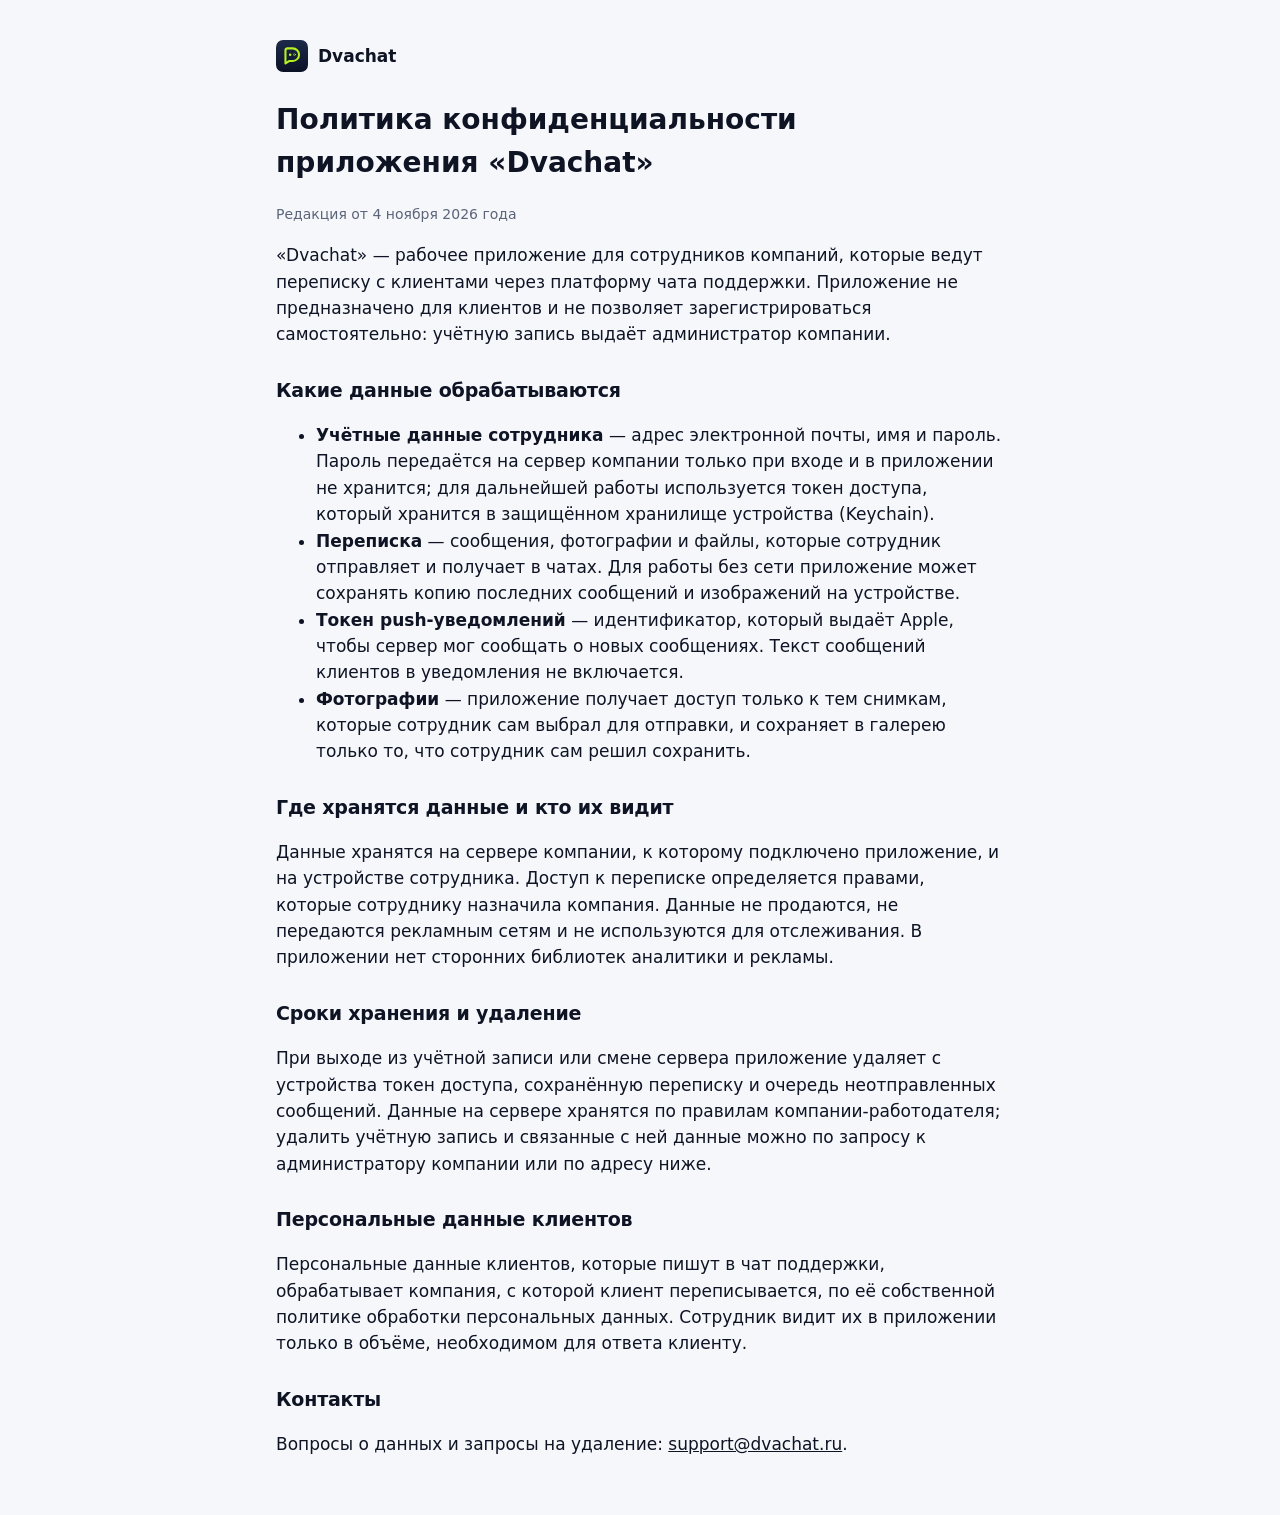
==== privacy/index.html @ dcf256ee "Сайт Dvachat: главная и политика конфиденциальности Co-Authored-By: Claude Opus 5.5 <noreply@anthrop" ====
<!doctype html>
<html lang="ru">
<head>
<meta charset="utf-8">
<meta name="viewport" content="width=device-width, initial-scale=1">
<title>Политика конфиденциальности — Dvachat</title>
<link rel="icon" href="/icon.svg" type="image/svg+xml">
<link rel="stylesheet" href="/style.css">
</head>
<body>
<main class="wrap doc">
<a class="back" href="/"><img src="/icon.svg" alt="">Dvachat</a>
<h1>Политика конфиденциальности приложения «Dvachat»</h1>
<p class="meta">Редакция от 4 ноября 2026 года</p>

<p>«Dvachat» — рабочее приложение для сотрудников компаний, которые ведут переписку с клиентами через
платформу чата поддержки. Приложение не предназначено для клиентов и не позволяет зарегистрироваться
самостоятельно: учётную запись выдаёт администратор компании.</p>

<h2>Какие данные обрабатываются</h2>
<ul>
    <li><b>Учётные данные сотрудника</b> — адрес электронной почты, имя и пароль. Пароль передаётся на сервер
        компании только при входе и в приложении не хранится; для дальнейшей работы используется токен доступа,
        который хранится в защищённом хранилище устройства (Keychain).</li>
    <li><b>Переписка</b> — сообщения, фотографии и файлы, которые сотрудник отправляет и получает в чатах.
        Для работы без сети приложение может сохранять копию последних сообщений и изображений на устройстве.</li>
    <li><b>Токен push-уведомлений</b> — идентификатор, который выдаёт Apple, чтобы сервер мог сообщать о новых
        сообщениях. Текст сообщений клиентов в уведомления не включается.</li>
    <li><b>Фотографии</b> — приложение получает доступ только к тем снимкам, которые сотрудник сам выбрал для
        отправки, и сохраняет в галерею только то, что сотрудник сам решил сохранить.</li>
</ul>

<h2>Где хранятся данные и кто их видит</h2>
<p>Данные хранятся на сервере компании, к которому подключено приложение, и на устройстве сотрудника.
Доступ к переписке определяется правами, которые сотруднику назначила компания. Данные не продаются,
не передаются рекламным сетям и не используются для отслеживания. В приложении нет сторонних библиотек
аналитики и рекламы.</p>

<h2>Сроки хранения и удаление</h2>
<p>При выходе из учётной записи или смене сервера приложение удаляет с устройства токен доступа, сохранённую
переписку и очередь неотправленных сообщений. Данные на сервере хранятся по правилам компании-работодателя;
удалить учётную запись и связанные с ней данные можно по запросу к администратору компании или по адресу ниже.</p>

<h2>Персональные данные клиентов</h2>
<p>Персональные данные клиентов, которые пишут в чат поддержки, обрабатывает компания, с которой клиент
переписывается, по её собственной политике обработки персональных данных. Сотрудник видит их в приложении
только в объёме, необходимом для ответа клиенту.</p>

<h2>Контакты</h2>
<p>Вопросы о данных и запросы на удаление: <a href="mailto:support@dvachat.ru">support@dvachat.ru</a>.</p>
</main>
</body>
</html>
---- style.css ----
:root { --navy: #0B1226; --navy2: #1E2A4A; --lime: #B6F221; --text: #0E1424; --muted: #5B6478; --bg: #F6F7FB; --card: #FFFFFF; --line: #E3E6EE; }
@media (prefers-color-scheme: dark) { :root { --text: #EEF1F7; --muted: #9AA3B5; --bg: #0B1226; --card: #141C33; --line: #232D4A; } }
* { box-sizing: border-box; }
body { margin: 0; font: 17px/1.55 system-ui, -apple-system, "Segoe UI", Roboto, sans-serif; color: var(--text); background: var(--bg); }
a { color: inherit; }
.wrap { max-width: 960px; margin: 0 auto; padding: 0 16px; }
header.hero { background: linear-gradient(180deg, var(--navy2), var(--navy)); color: #fff; padding: 72px 0 80px; text-align: center; }
.hero img { width: 112px; height: 112px; }
.hero h1 { font-size: clamp(36px, 7vw, 56px); margin: 20px 0 8px; letter-spacing: -0.02em; }
.hero p { font-size: 20px; color: #C9D1E4; max-width: 620px; margin: 0 auto; }
.hero .cta { display: inline-block; margin-top: 28px; padding: 14px 26px; border-radius: 999px; background: var(--lime); color: var(--navy); font-weight: 700; text-decoration: none; }
section { padding: 56px 0; }
h2 { font-size: 28px; margin: 0 0 24px; letter-spacing: -0.01em; }
.grid { display: grid; grid-template-columns: repeat(auto-fit, minmax(240px, 1fr)); gap: 16px; }
.card { background: var(--card); border: 1px solid var(--line); border-radius: 18px; padding: 22px; }
.card h3 { margin: 0 0 6px; font-size: 18px; }
.card p { margin: 0; color: var(--muted); }
footer { border-top: 1px solid var(--line); padding: 28px 0; color: var(--muted); font-size: 15px; }
footer .wrap { display: flex; flex-wrap: wrap; gap: 8px 24px; justify-content: space-between; }
.doc { max-width: 760px; padding-top: 40px; padding-bottom: 40px; }
.doc h1 { font-size: 28px; } .doc h2 { font-size: 19px; margin: 28px 0 8px; }
.meta { color: var(--muted); font-size: 14px; }
.back { display: inline-flex; align-items: center; gap: 10px; text-decoration: none; font-weight: 600; }
.back img { width: 32px; height: 32px; }
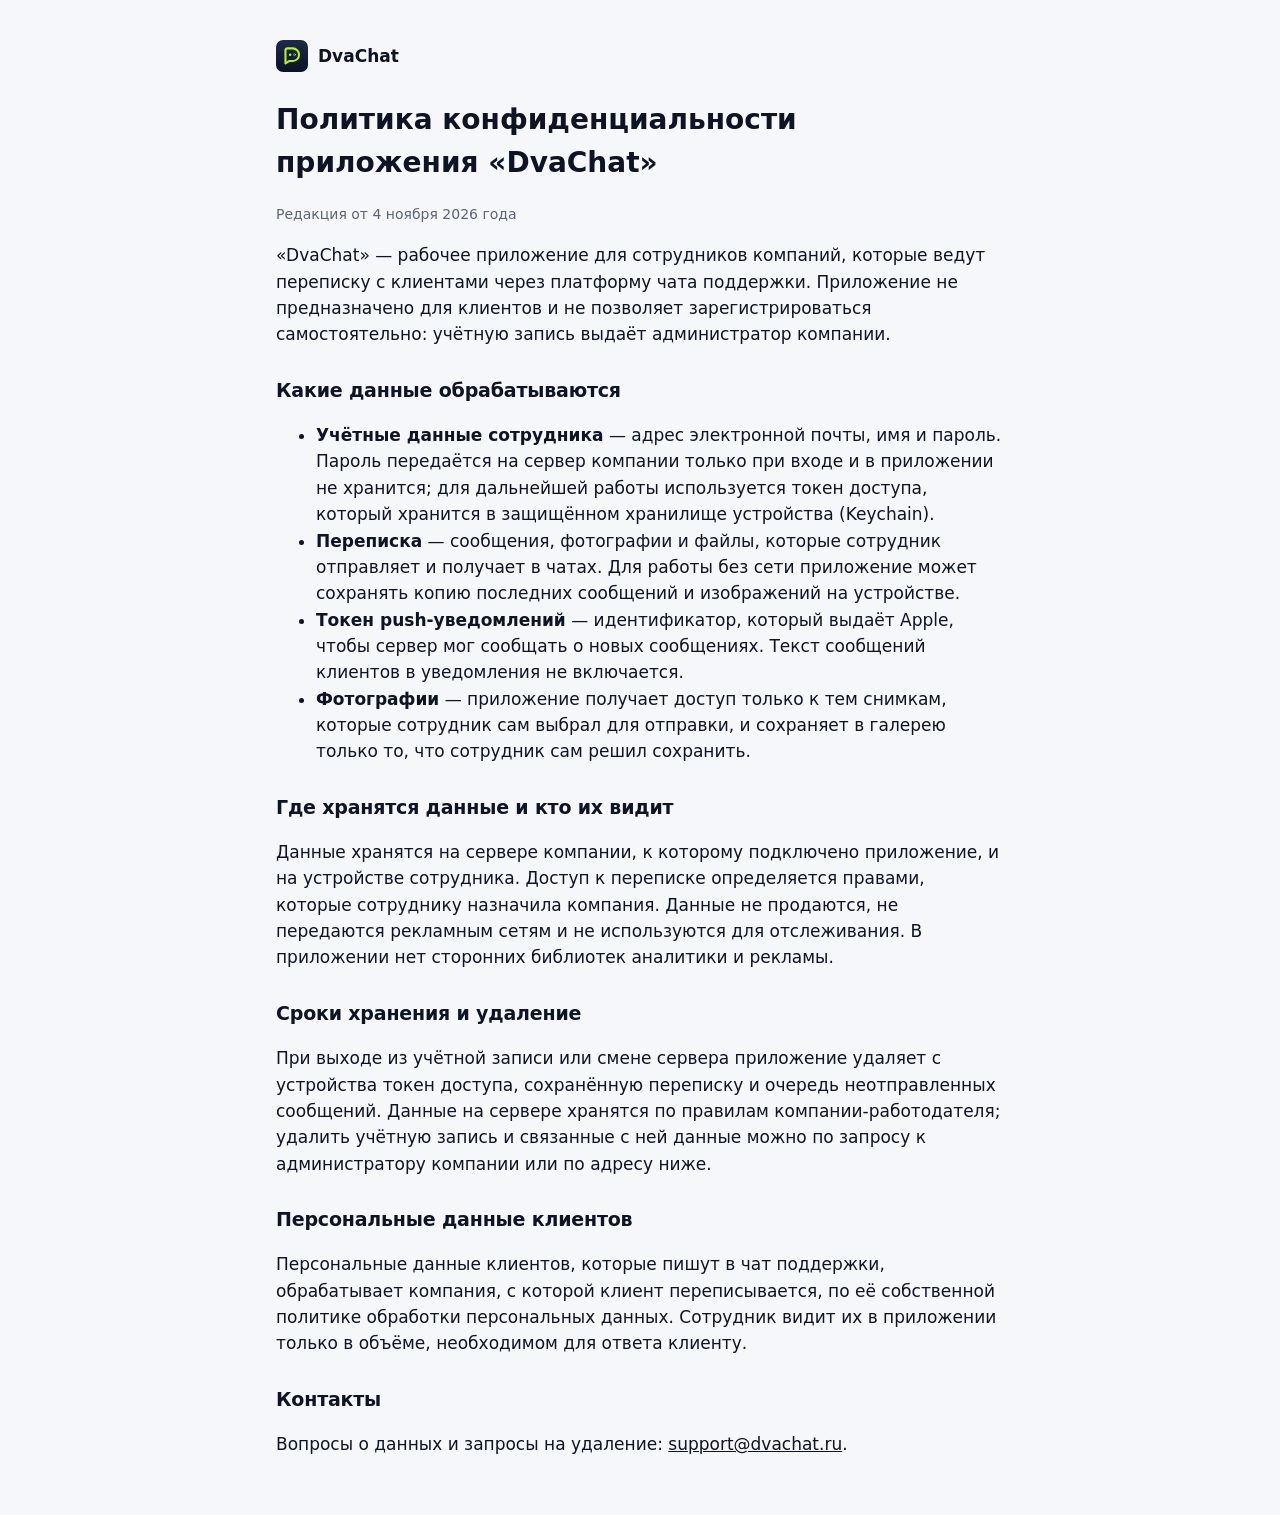
==== commit 394eb076: "Написание DvaChat Co-Authored-By: Claude Opus 5.5 <noreply@anthropic.com> Claude-Session: https://cl" ====
--- a/privacy/index.html
+++ b/privacy/index.html
@@ -3,17 +3,17 @@
 <head>
 <meta charset="utf-8">
 <meta name="viewport" content="width=device-width, initial-scale=1">
-<title>Политика конфиденциальности — Dvachat</title>
+<title>Политика конфиденциальности — DvaChat</title>
 <link rel="icon" href="/icon.svg" type="image/svg+xml">
 <link rel="stylesheet" href="/style.css">
 </head>
 <body>
 <main class="wrap doc">
-<a class="back" href="/"><img src="/icon.svg" alt="">Dvachat</a>
-<h1>Политика конфиденциальности приложения «Dvachat»</h1>
+<a class="back" href="/"><img src="/icon.svg" alt="">DvaChat</a>
+<h1>Политика конфиденциальности приложения «DvaChat»</h1>
 <p class="meta">Редакция от 4 ноября 2026 года</p>
 
-<p>«Dvachat» — рабочее приложение для сотрудников компаний, которые ведут переписку с клиентами через
+<p>«DvaChat» — рабочее приложение для сотрудников компаний, которые ведут переписку с клиентами через
 платформу чата поддержки. Приложение не предназначено для клиентов и не позволяет зарегистрироваться
 самостоятельно: учётную запись выдаёт администратор компании.</p>
 
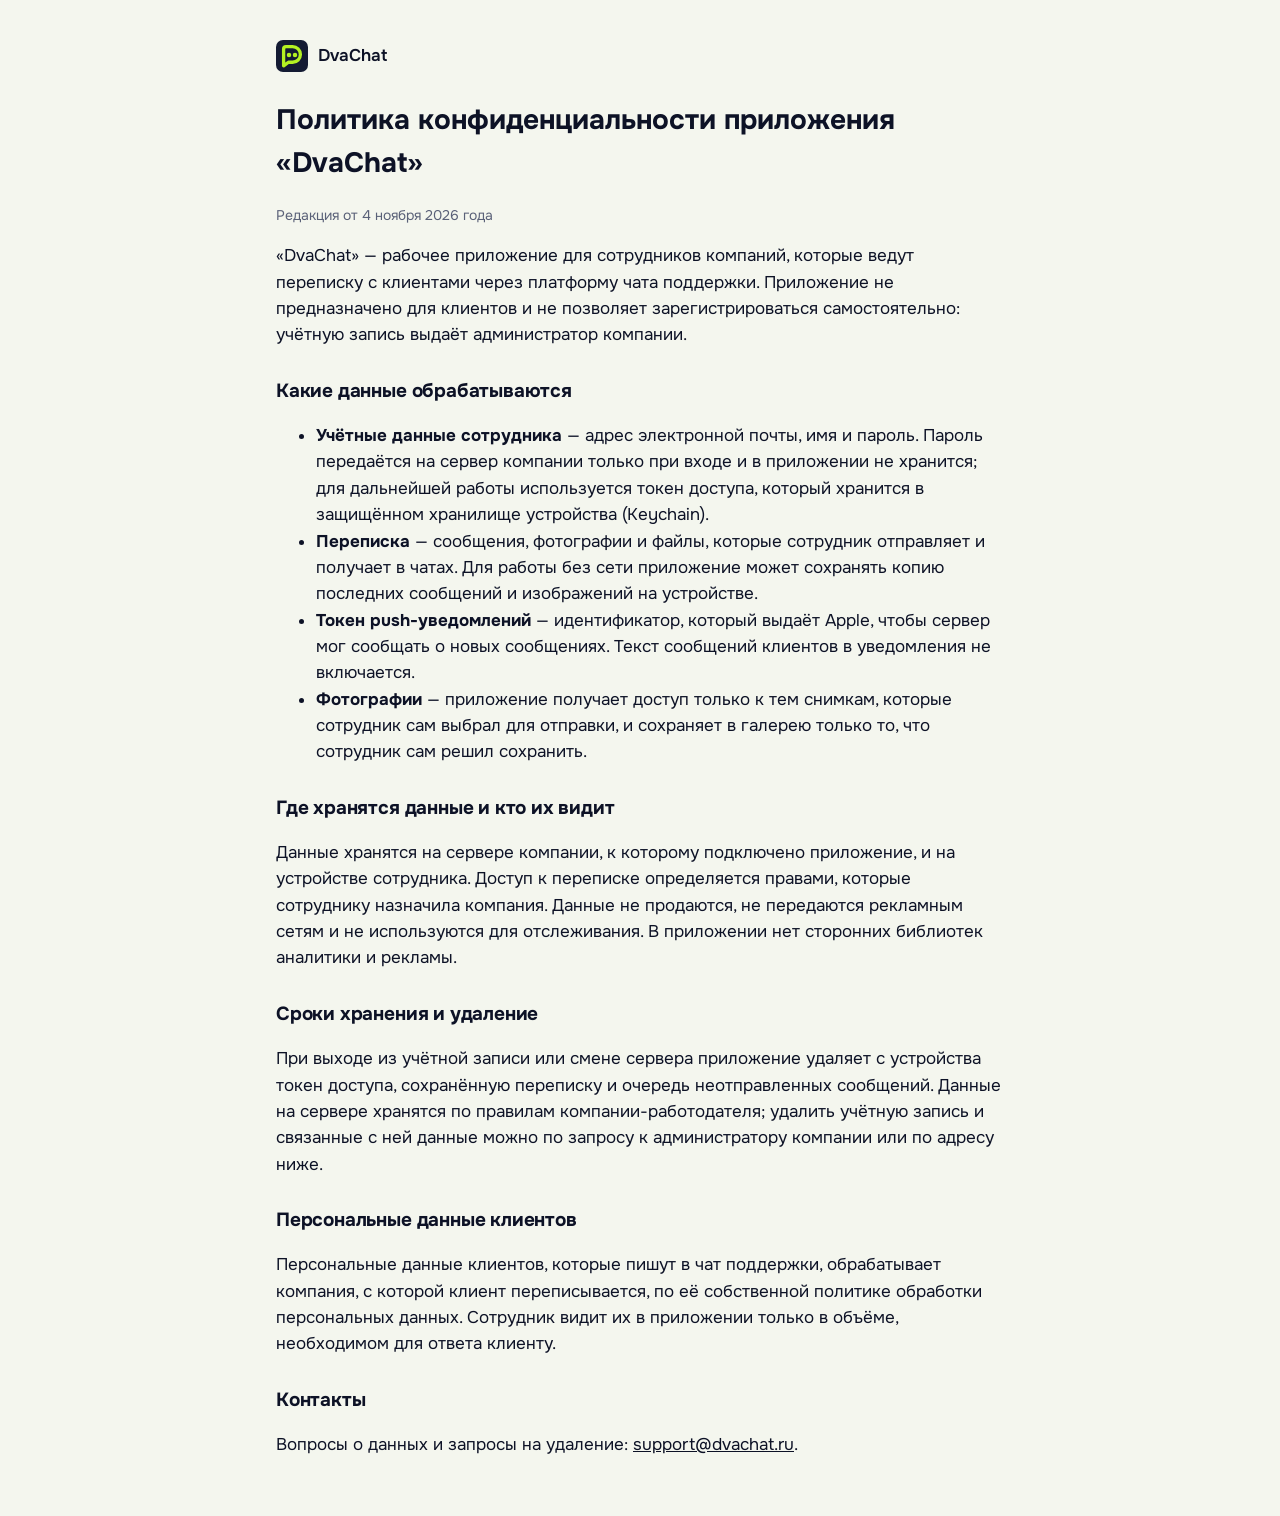
==== commit efb54258: "Бренд DvaChat: новый знак, мелкая версия для favicon, Onest, палитра брендбука Co-Authored-By: Claud" ====
--- a/privacy/index.html
+++ b/privacy/index.html
@@ -4,12 +4,15 @@
 <meta charset="utf-8">
 <meta name="viewport" content="width=device-width, initial-scale=1">
 <title>Политика конфиденциальности — DvaChat</title>
-<link rel="icon" href="/icon.svg" type="image/svg+xml">
+<link rel="icon" href="/icon-small.svg" type="image/svg+xml">
+<meta name="theme-color" content="#0D1226">
+<link rel="preconnect" href="https://fonts.bunny.net">
+<link rel="stylesheet" href="https://fonts.bunny.net/css?family=onest:400,500,700&display=swap">
 <link rel="stylesheet" href="/style.css">
 </head>
 <body>
 <main class="wrap doc">
-<a class="back" href="/"><img src="/icon.svg" alt="">DvaChat</a>
+<a class="back" href="/"><img src="/icon-small.svg" alt="">DvaChat</a>
 <h1>Политика конфиденциальности приложения «DvaChat»</h1>
 <p class="meta">Редакция от 4 ноября 2026 года</p>
 
--- a/style.css
+++ b/style.css
@@ -1,12 +1,12 @@
-:root { --navy: #0B1226; --navy2: #1E2A4A; --lime: #B6F221; --text: #0E1424; --muted: #5B6478; --bg: #F6F7FB; --card: #FFFFFF; --line: #E3E6EE; }
-@media (prefers-color-scheme: dark) { :root { --text: #EEF1F7; --muted: #9AA3B5; --bg: #0B1226; --card: #141C33; --line: #232D4A; } }
+:root { --navy: #11162C; --navy2: #232C4E; --lime: #B4F122; --text: #0D1226; --muted: #5A6178; --bg: #F4F6EE; --card: #FFFFFF; --line: #E3E6EE; }
+@media (prefers-color-scheme: dark) { :root { --text: #EEF1F7; --muted: #9AA3B5; --bg: #0D1226; --card: #141B33; --line: #222A47; } }
 * { box-sizing: border-box; }
-body { margin: 0; font: 17px/1.55 system-ui, -apple-system, "Segoe UI", Roboto, sans-serif; color: var(--text); background: var(--bg); }
+body { margin: 0; font: 17px/1.55 Onest, system-ui, -apple-system, "Segoe UI", Roboto, sans-serif; color: var(--text); background: var(--bg); }
 a { color: inherit; }
 .wrap { max-width: 960px; margin: 0 auto; padding: 0 16px; }
 header.hero { background: linear-gradient(180deg, var(--navy2), var(--navy)); color: #fff; padding: 72px 0 80px; text-align: center; }
 .hero img { width: 112px; height: 112px; }
-.hero h1 { font-size: clamp(36px, 7vw, 56px); margin: 20px 0 8px; letter-spacing: -0.02em; }
+.hero h1 { font-size: clamp(36px, 7vw, 56px); font-weight: 700; margin: 20px 0 8px; letter-spacing: -0.025em; }
 .hero p { font-size: 20px; color: #C9D1E4; max-width: 620px; margin: 0 auto; }
 .hero .cta { display: inline-block; margin-top: 28px; padding: 14px 26px; border-radius: 999px; background: var(--lime); color: var(--navy); font-weight: 700; text-decoration: none; }
 section { padding: 56px 0; }
